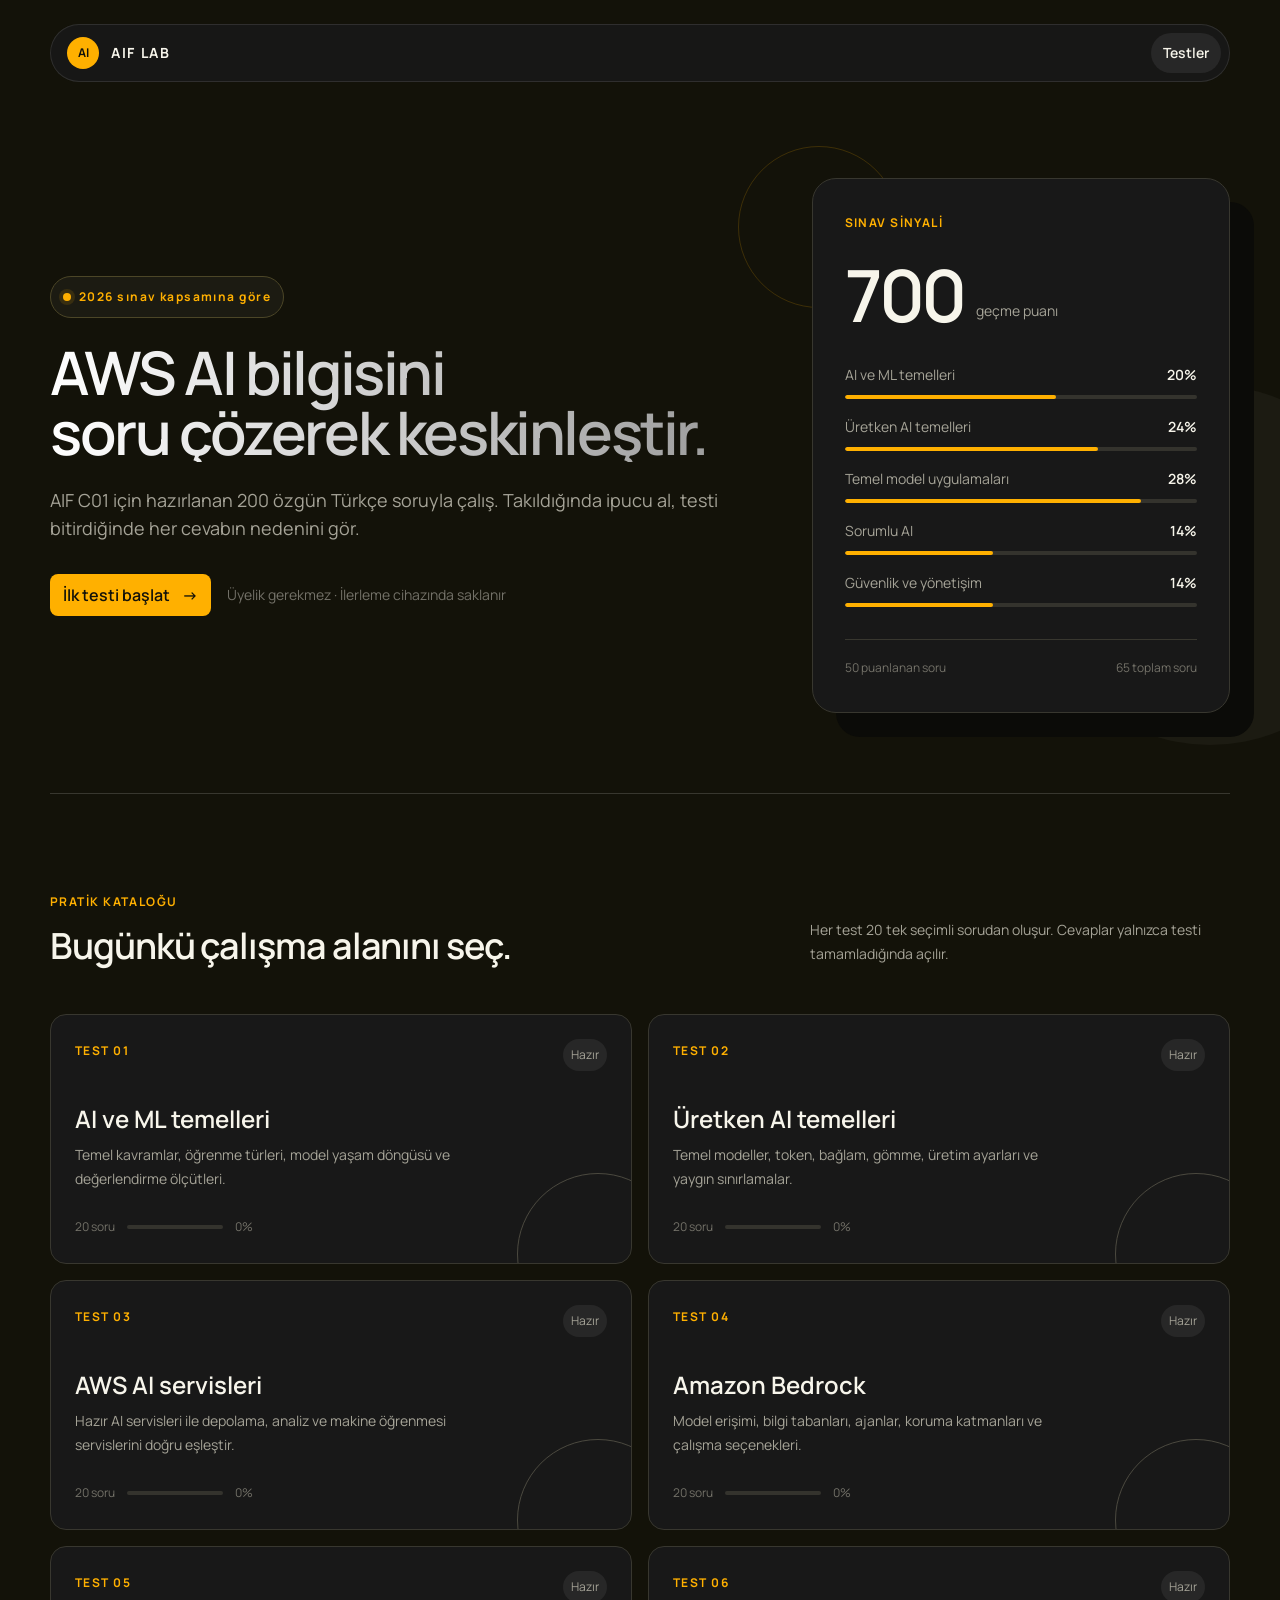
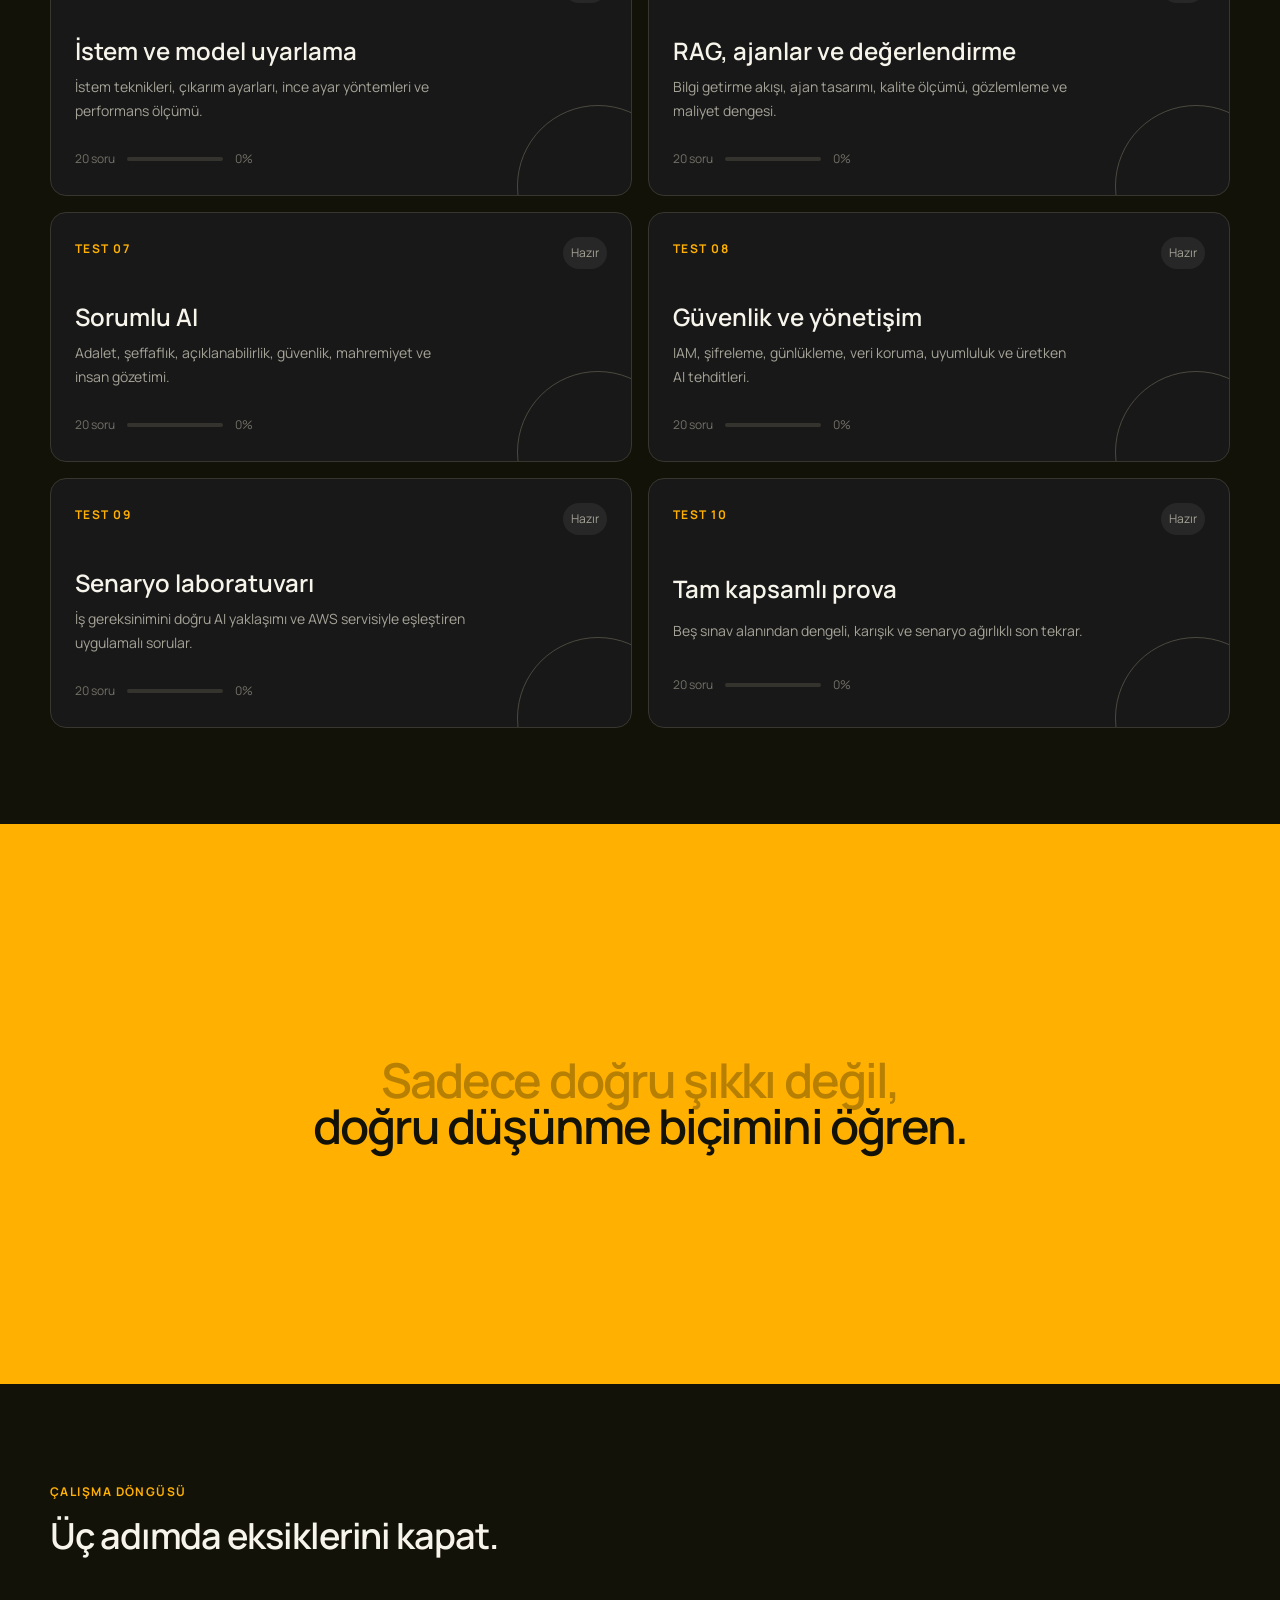
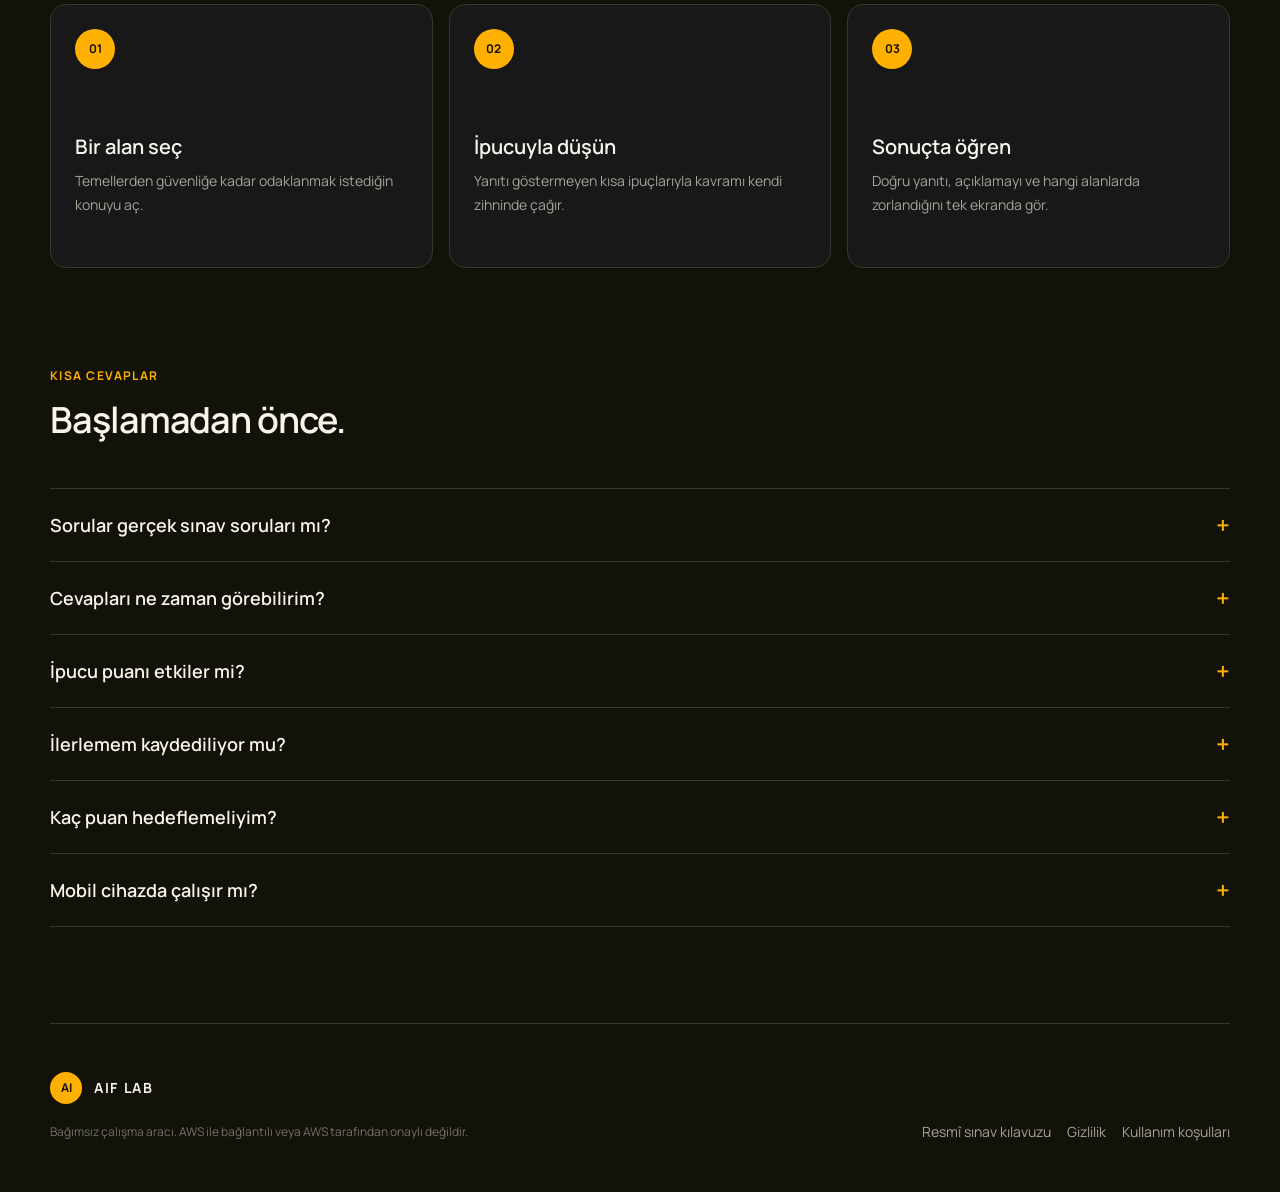
==== index.html @ bd4e5af0 "Add files via upload" ====
<!doctype html>
<html lang="tr">
  <head>
    <meta charset="UTF-8" />
    <meta name="viewport" content="width=device-width, initial-scale=1.0" />
    <meta
      name="description"
      content="AWS Certified AI Practitioner AIF C01 için 10 test, 200 Türkçe soru, ipuçları ve açıklamalı cevaplarla ücretsiz pratik yapın."
    />
    <meta property="og:title" content="AIF Lab | AWS AI Practitioner deneme sınavları" />
    <meta
      property="og:description"
      content="AIF C01 sınavına 200 özgün Türkçe soruyla hazırlanın."
    />
    <meta property="og:type" content="website" />
    <meta name="theme-color" content="#131209" />
    <title>AIF Lab | AWS AI Practitioner deneme sınavları</title>
    <link rel="preconnect" href="https://fonts.googleapis.com" />
    <link rel="preconnect" href="https://fonts.gstatic.com" crossorigin />
    <link
      href="https://fonts.googleapis.com/css2?family=Manrope:wght@400;500;600;700&display=swap"
      rel="stylesheet"
    />
    <link rel="icon" href="data:image/svg+xml,%3Csvg xmlns='http://www.w3.org/2000/svg' viewBox='0 0 64 64'%3E%3Crect width='64' height='64' rx='16' fill='%23ffb000'/%3E%3Cpath d='M17 43 29 16h7l12 27h-8l-2-6H27l-2 6h-8Zm12-12h7l-3-9-4 9Z' fill='%23131209'/%3E%3C/svg%3E" />
    <link rel="stylesheet" href="styles.css" />
  </head>
  <body>
    <a class="skip-link" href="#main">İçeriğe geç</a>

    <header class="site-header" aria-label="Ana navigasyon">
      <a class="brand" href="#home" aria-label="AIF Lab ana sayfa">
        <span class="brand-mark">AI</span>
        <span>AIF LAB</span>
      </a>
      <nav class="nav-actions" aria-label="Sayfa bağlantıları">
        <a class="nav-link is-current" href="#tests">Testler</a>
        <button class="button button-small button-ghost" id="continueButton" type="button" hidden>
          Devam et
        </button>
      </nav>
    </header>

    <main id="main">
      <section id="landingView" class="view landing-view">
        <section class="hero" id="home" aria-labelledby="heroTitle">
          <div class="hero-copy reveal">
            <div class="eyebrow"><span class="status-dot"></span> 2026 sınav kapsamına göre</div>
            <h1 id="heroTitle">AWS AI bilgisini<br />soru çözerek keskinleştir.</h1>
            <p class="hero-subtitle">
              AIF C01 için hazırlanan 200 özgün Türkçe soruyla çalış. Takıldığında ipucu al,
              testi bitirdiğinde her cevabın nedenini gör.
            </p>
            <div class="hero-actions">
              <button class="button button-primary" id="startFirstButton" type="button">
                İlk testi başlat
                <span aria-hidden="true">→</span>
              </button>
              <span class="proof-line">Üyelik gerekmez · İlerleme cihazında saklanır</span>
            </div>
          </div>

          <aside class="scope-panel reveal" aria-label="Sınav kapsamı özeti">
            <div class="panel-kicker">SINAV SİNYALİ</div>
            <div class="scope-score">
              <span>700</span>
              <small>geçme puanı</small>
            </div>
            <div class="scope-list">
              <div class="scope-row">
                <span>AI ve ML temelleri</span><b>20%</b>
                <i style="--width: 20%"></i>
              </div>
              <div class="scope-row">
                <span>Üretken AI temelleri</span><b>24%</b>
                <i style="--width: 24%"></i>
              </div>
              <div class="scope-row">
                <span>Temel model uygulamaları</span><b>28%</b>
                <i style="--width: 28%"></i>
              </div>
              <div class="scope-row">
                <span>Sorumlu AI</span><b>14%</b>
                <i style="--width: 14%"></i>
              </div>
              <div class="scope-row">
                <span>Güvenlik ve yönetişim</span><b>14%</b>
                <i style="--width: 14%"></i>
              </div>
            </div>
            <div class="scope-footer">
              <span>50 puanlanan soru</span>
              <span>65 toplam soru</span>
            </div>
          </aside>
        </section>

        <section class="test-section" id="tests" aria-labelledby="testsTitle">
          <div class="section-heading reveal">
            <div>
              <p class="section-label">PRATİK KATALOĞU</p>
              <h2 id="testsTitle">Bugünkü çalışma alanını seç.</h2>
            </div>
            <p>Her test 20 tek seçimli sorudan oluşur. Cevaplar yalnızca testi tamamladığında açılır.</p>
          </div>
          <div class="test-grid" id="testGrid" aria-live="polite"></div>
        </section>

        <section class="tagline-section" aria-label="Çalışma yaklaşımı">
          <p id="taglineText">
            Sadece doğru şıkkı değil,<br />doğru düşünme biçimini öğren.
          </p>
        </section>

        <section class="method-section" aria-labelledby="methodTitle">
          <div class="section-heading reveal">
            <div>
              <p class="section-label">ÇALIŞMA DÖNGÜSÜ</p>
              <h2 id="methodTitle">Üç adımda eksiklerini kapat.</h2>
            </div>
          </div>
          <div class="method-grid">
            <article class="method-card reveal">
              <span>01</span>
              <h3>Bir alan seç</h3>
              <p>Temellerden güvenliğe kadar odaklanmak istediğin konuyu aç.</p>
            </article>
            <article class="method-card reveal">
              <span>02</span>
              <h3>İpucuyla düşün</h3>
              <p>Yanıtı göstermeyen kısa ipuçlarıyla kavramı kendi zihninde çağır.</p>
            </article>
            <article class="method-card reveal">
              <span>03</span>
              <h3>Sonuçta öğren</h3>
              <p>Doğru yanıtı, açıklamayı ve hangi alanlarda zorlandığını tek ekranda gör.</p>
            </article>
          </div>
        </section>

        <section class="faq-section" aria-labelledby="faqTitle">
          <div class="section-heading reveal">
            <div>
              <p class="section-label">KISA CEVAPLAR</p>
              <h2 id="faqTitle">Başlamadan önce.</h2>
            </div>
          </div>
          <div class="faq-list reveal">
            <details>
              <summary>Sorular gerçek sınav soruları mı?</summary>
              <p>Hayır. Sorular sınav kapsamına göre özgün olarak hazırlanmıştır ve AWS tarafından yayımlanmış gerçek sınav maddeleri değildir.</p>
            </details>
            <details>
              <summary>Cevapları ne zaman görebilirim?</summary>
              <p>Testi teslim ettikten sonra tüm doğru cevapları, kendi seçimlerini ve kısa açıklamaları birlikte görürsün.</p>
            </details>
            <details>
              <summary>İpucu puanı etkiler mi?</summary>
              <p>Hayır. İpucu kullanımı puanı değiştirmez. Amaç, hatırlamayı kolaylaştırmaktır.</p>
            </details>
            <details>
              <summary>İlerlemem kaydediliyor mu?</summary>
              <p>Evet. Yanıtların ve kaldığın soru bu tarayıcıda otomatik olarak saklanır.</p>
            </details>
            <details>
              <summary>Kaç puan hedeflemeliyim?</summary>
              <p>Gerçek sınavın ölçekli geçme puanı 700’dür. Bu uygulamada çalışma hedefi olarak yüzde 70 kullanılır.</p>
            </details>
            <details>
              <summary>Mobil cihazda çalışır mı?</summary>
              <p>Evet. Soru paleti, kontroller ve sonuç incelemesi küçük ekranlara uyum sağlar.</p>
            </details>
          </div>
        </section>
      </section>

      <section id="quizView" class="view quiz-view" hidden aria-labelledby="quizTitle">
        <header class="quiz-topbar">
          <button class="text-button" id="exitQuizButton" type="button">← Testlere dön</button>
          <div class="quiz-title-wrap">
            <span id="quizLabel">TEST 01</span>
            <h1 id="quizTitle">AI ve ML temelleri</h1>
          </div>
          <div class="timer" aria-label="Geçen süre"><span class="timer-dot"></span><time id="timer">00:00</time></div>
        </header>
        <div class="quiz-progress" aria-hidden="true"><i id="progressBar"></i></div>

        <div class="quiz-shell">
          <aside class="question-nav" aria-label="Soru paleti">
            <div class="question-nav-head">
              <span>SORU PALETİ</span>
              <b id="answeredCount">0 / 20</b>
            </div>
            <div class="question-dots" id="questionDots"></div>
            <div class="palette-legend">
              <span><i class="legend-current"></i> Aktif</span>
              <span><i class="legend-answered"></i> Yanıtlandı</span>
            </div>
          </aside>

          <article class="question-card" id="questionCard">
            <div class="question-meta">
              <span id="questionDomain">AI VE ML TEMELLERİ</span>
              <span>TEK SEÇİM</span>
            </div>
            <h2 id="questionText"></h2>
            <form id="optionsForm" class="options-list"></form>
            <div class="hint-wrap">
              <button class="hint-button" id="hintButton" type="button" aria-expanded="false">
                <svg viewBox="0 0 24 24" aria-hidden="true"><path d="M9 21h6M10 17h4M8.5 14.5A7 7 0 1 1 15.5 14.5C14.5 15.2 14 16 14 17h-4c0-1-.5-1.8-1.5-2.5Z"/></svg>
                İpucu al
              </button>
              <p class="hint-text" id="hintText" hidden></p>
            </div>
            <footer class="question-actions">
              <button class="button button-secondary" id="prevButton" type="button">← Önceki</button>
              <button class="button button-primary" id="nextButton" type="button">Sonraki →</button>
              <button class="button button-primary" id="submitButton" type="button" hidden>Testi bitir</button>
            </footer>
            <p class="inline-error" id="quizError" role="alert" hidden></p>
          </article>
        </div>
      </section>

      <section id="resultsView" class="view results-view" hidden aria-labelledby="resultsTitle">
        <header class="results-header">
          <button class="text-button" id="resultsHomeButton" type="button">← Tüm testler</button>
          <span class="results-kicker">TEST TAMAMLANDI</span>
          <h1 id="resultsTitle">Sonuçların hazır.</h1>
          <p id="resultsSummary"></p>
        </header>

        <div class="score-layout">
          <div class="score-card" id="scoreCard">
            <div class="score-ring" id="scoreRing"><span id="scorePercent">0%</span></div>
            <div>
              <span class="score-status" id="scoreStatus">HEDEF AŞILDI</span>
              <h2 id="scoreLine">0 doğru, 0 yanlış</h2>
              <p>Çalışma hedefi yüzde 70. İpuçları puanı etkilemez.</p>
            </div>
          </div>
          <div class="results-actions">
            <button class="button button-primary" id="retryButton" type="button">Testi tekrar çöz</button>
            <button class="button button-secondary" id="nextTestButton" type="button">Sıradaki test</button>
          </div>
        </div>

        <section class="review-section" aria-labelledby="reviewTitle">
          <div class="review-heading">
            <div>
              <p class="section-label">CEVAP ANAHTARI</p>
              <h2 id="reviewTitle">Soruları tek tek incele.</h2>
            </div>
            <div class="review-filters" role="group" aria-label="Cevap filtresi">
              <button class="filter-button is-active" data-filter="all" type="button">Tümü</button>
              <button class="filter-button" data-filter="wrong" type="button">Yanlışlar</button>
              <button class="filter-button" data-filter="correct" type="button">Doğrular</button>
            </div>
          </div>
          <div class="review-list" id="reviewList"></div>
          <div class="empty-state" id="reviewEmpty" hidden>
            <span>✓</span>
            <h3>Bu filtrede soru yok.</h3>
            <p>Diğer cevapları görmek için farklı bir filtre seç.</p>
          </div>
        </section>
      </section>
    </main>

    <footer class="site-footer" id="siteFooter">
      <div>
        <span class="brand footer-brand"><span class="brand-mark">AI</span> AIF LAB</span>
        <p>Bağımsız çalışma aracı. AWS ile bağlantılı veya AWS tarafından onaylı değildir.</p>
      </div>
      <nav aria-label="Yasal bağlantılar">
        <a class="footer-link" href="https://docs.aws.amazon.com/aws-certification/latest/ai-practitioner-01/ai-practitioner-01.html" target="_blank" rel="noreferrer">Resmî sınav kılavuzu</a>
        <button class="footer-link" data-modal="privacy" type="button">Gizlilik</button>
        <button class="footer-link" data-modal="terms" type="button">Kullanım koşulları</button>
      </nav>
    </footer>

    <dialog id="infoDialog" class="info-dialog">
      <button class="dialog-close" id="dialogClose" type="button" aria-label="Pencereyi kapat">×</button>
      <h2 id="dialogTitle"></h2>
      <div id="dialogContent"></div>
    </dialog>

    <script src="questions.js"></script>
    <script src="app.js"></script>
  </body>
</html>
---- styles.css ----
:root {
  --ink: #f7f5eb;
  --muted: #a5a397;
  --faint: #737168;
  --canvas: #131209;
  --surface: #181818;
  --surface-raised: #1f1f1f;
  --surface-soft: #272727;
  --line: #38372f;
  --accent: #ffb000;
  --accent-soft: #f7c968;
  --accent-ink: #131209;
  --good: #70d6a7;
  --bad: #ff7a66;
  --info: #78b9ff;
  --ease: cubic-bezier(0.32, 0.72, 0, 1);
}

* {
  box-sizing: border-box;
}

html {
  scroll-behavior: smooth;
}

body {
  min-width: 320px;
  margin: 0;
  color: var(--ink);
  background: var(--canvas);
  font-family: "Manrope", sans-serif;
  font-size: 16px;
  line-height: 24px;
}

button,
input {
  font: inherit;
}

button,
a,
summary,
label {
  -webkit-tap-highlight-color: transparent;
}

button:focus-visible,
a:focus-visible,
summary:focus-visible,
input:focus-visible + span {
  outline: 3px solid var(--info);
  outline-offset: 4px;
}

[hidden] {
  display: none !important;
}

.skip-link {
  position: fixed;
  z-index: 100;
  top: 8px;
  left: 8px;
  padding: 8px 12px;
  border-radius: 8px;
  color: var(--accent-ink);
  background: var(--accent);
  transform: translateY(-160%);
  transition: transform 700ms var(--ease);
}

.skip-link:focus {
  transform: translateY(0);
}

.site-header {
  position: relative;
  z-index: 20;
  display: flex;
  width: min(1180px, calc(100% - 48px));
  margin: 24px auto 0;
  padding: 8px 8px 8px 16px;
  align-items: center;
  justify-content: space-between;
  border: 1px solid rgba(255, 255, 255, 0.1);
  border-radius: 9999px;
  background: rgba(24, 24, 24, 0.88);
  backdrop-filter: blur(24px);
}

.brand {
  display: inline-flex;
  align-items: center;
  gap: 12px;
  color: var(--ink);
  font-size: 14px;
  font-weight: 700;
  letter-spacing: 0.12em;
  text-decoration: none;
}

.brand-mark {
  display: grid;
  width: 32px;
  height: 32px;
  place-items: center;
  border-radius: 50%;
  color: var(--accent-ink);
  background: var(--accent);
  font-size: 12px;
  font-weight: 700;
  letter-spacing: 0;
}

.nav-actions {
  display: flex;
  align-items: center;
  gap: 8px;
}

.nav-link {
  padding: 8px 12px;
  border-radius: 9999px;
  color: var(--muted);
  font-size: 14px;
  font-weight: 600;
  text-decoration: none;
  transition: color 700ms var(--ease), background 700ms var(--ease);
}

.nav-link:hover,
.nav-link.is-current {
  color: var(--ink);
  background: var(--surface-soft);
}

.view {
  min-height: 70vh;
}

.hero {
  position: relative;
  display: grid;
  width: min(1180px, calc(100% - 48px));
  min-height: 680px;
  margin: 0 auto;
  padding: 96px 0 80px;
  grid-template-columns: minmax(0, 1.25fr) minmax(340px, 0.75fr);
  gap: 64px;
  align-items: center;
}

.hero::before,
.hero::after {
  position: absolute;
  z-index: -1;
  content: "";
}

.hero::before {
  top: 64px;
  right: 28%;
  width: 160px;
  height: 160px;
  border: 1px solid rgba(255, 176, 0, 0.18);
  border-radius: 50%;
}

.hero::after {
  right: -160px;
  bottom: 48px;
  width: 360px;
  height: 360px;
  border-radius: 50%;
  background: #1c1b12;
}

.eyebrow,
.section-label,
.panel-kicker,
.results-kicker,
.question-meta,
.quiz-title-wrap span,
.question-nav-head span {
  color: var(--accent);
  font-size: 12px;
  font-weight: 700;
  letter-spacing: 0.12em;
}

.eyebrow {
  display: inline-flex;
  padding: 8px 12px;
  align-items: center;
  gap: 8px;
  border: 1px solid #4c4627;
  border-radius: 9999px;
  background: #1c1b12;
}

.status-dot,
.timer-dot {
  width: 8px;
  height: 8px;
  border-radius: 50%;
  background: var(--accent);
  box-shadow: 0 0 0 4px rgba(255, 176, 0, 0.12);
}

.hero h1 {
  max-width: 680px;
  margin: 24px 0;
  background: linear-gradient(90deg, #ffffff, #9b9b9b);
  background-clip: text;
  color: transparent;
  font-size: 60px;
  font-weight: 600;
  line-height: 1;
  letter-spacing: -0.04em;
  text-wrap: balance;
}

.hero-subtitle {
  max-width: 680px;
  margin: 0;
  color: var(--muted);
  font-size: 18px;
  line-height: 28px;
  text-wrap: pretty;
}

.hero-actions {
  display: flex;
  margin-top: 32px;
  align-items: center;
  gap: 16px;
  flex-wrap: wrap;
}

.button {
  display: inline-flex;
  min-height: 40px;
  padding: 8px 12px;
  align-items: center;
  justify-content: center;
  gap: 12px;
  border: 1px solid transparent;
  border-radius: 8px;
  cursor: pointer;
  font-size: 16px;
  font-weight: 600;
  transition: transform 700ms var(--ease), color 700ms var(--ease), background 700ms var(--ease), border-color 700ms var(--ease);
}

.button:hover {
  transform: translateY(-2px);
}

.button:active {
  transform: scale(0.98);
}

.button:disabled {
  cursor: not-allowed;
  opacity: 0.38;
  transform: none;
}

.button-primary {
  color: var(--accent-ink);
  background: var(--accent);
}

.button-primary:hover {
  background: var(--accent-soft);
}

.button-secondary,
.button-ghost {
  border-color: var(--line);
  color: var(--ink);
  background: var(--surface-raised);
}

.button-secondary:hover,
.button-ghost:hover {
  border-color: #5f5d52;
  background: var(--surface-soft);
}

.button-small {
  min-height: 32px;
  font-size: 14px;
}

.proof-line {
  color: var(--faint);
  font-size: 14px;
}

.scope-panel {
  position: relative;
  z-index: 1;
  padding: 32px;
  border: 1px solid var(--line);
  border-radius: 24px;
  background: var(--surface);
  box-shadow: 24px 24px 0 #0b0b08;
}

.scope-score {
  display: flex;
  margin: 24px 0 32px;
  align-items: flex-end;
  gap: 12px;
}

.scope-score span {
  font-size: 72px;
  font-weight: 600;
  line-height: 1;
  letter-spacing: -0.05em;
}

.scope-score small {
  padding-bottom: 8px;
  color: var(--muted);
  font-size: 14px;
}

.scope-list {
  display: grid;
  gap: 16px;
}

.scope-row {
  display: grid;
  grid-template-columns: 1fr auto;
  gap: 8px;
  color: var(--muted);
  font-size: 14px;
}

.scope-row b {
  color: var(--ink);
  font-weight: 600;
}

.scope-row i {
  position: relative;
  display: block;
  height: 4px;
  grid-column: 1 / 3;
  overflow: hidden;
  border-radius: 9999px;
  background: #34332d;
}

.scope-row i::after {
  display: block;
  width: calc(var(--width) * 3);
  height: 100%;
  border-radius: inherit;
  background: var(--accent);
  content: "";
}

.scope-footer {
  display: flex;
  margin-top: 32px;
  padding-top: 16px;
  justify-content: space-between;
  border-top: 1px solid var(--line);
  color: var(--faint);
  font-size: 12px;
}

.test-section,
.method-section,
.faq-section {
  width: min(1180px, calc(100% - 48px));
  margin: 0 auto;
  padding: 96px 0;
}

.test-section {
  border-top: 1px solid var(--line);
}

.section-heading,
.review-heading {
  display: flex;
  margin-bottom: 48px;
  align-items: flex-end;
  justify-content: space-between;
  gap: 32px;
}

.section-label {
  margin: 0 0 12px;
}

.section-heading h2,
.review-heading h2 {
  margin: 0;
  font-size: 36px;
  font-weight: 600;
  line-height: 40px;
  letter-spacing: -0.03em;
  text-wrap: balance;
}

.section-heading > p {
  max-width: 420px;
  margin: 0;
  color: var(--muted);
  font-size: 14px;
  text-wrap: pretty;
}

.test-grid {
  display: grid;
  grid-template-columns: repeat(2, minmax(0, 1fr));
  gap: 16px;
}

.test-card {
  position: relative;
  display: grid;
  min-height: 232px;
  padding: 24px;
  overflow: hidden;
  border: 1px solid var(--line);
  border-radius: 16px;
  color: var(--ink);
  background: var(--surface);
  cursor: pointer;
  text-align: left;
  grid-template-columns: 1fr auto;
  transition: transform 700ms var(--ease), background 700ms var(--ease), border-color 700ms var(--ease);
}

.test-card:hover {
  border-color: #5f5d52;
  background: var(--surface-raised);
  transform: translateY(-4px);
}

.test-card:active {
  transform: scale(0.98);
}

.test-card::after {
  position: absolute;
  right: -48px;
  bottom: -72px;
  width: 160px;
  height: 160px;
  border: 1px solid #4b493f;
  border-radius: 50%;
  content: "";
  transition: transform 700ms var(--ease), border-color 700ms var(--ease);
}

.test-card:hover::after {
  border-color: var(--accent);
  transform: scale(1.12);
}

.test-card-number {
  color: var(--accent);
  font-size: 12px;
  font-weight: 700;
  letter-spacing: 0.12em;
}

.test-card-status {
  position: relative;
  z-index: 1;
  padding: 4px 8px;
  border-radius: 9999px;
  color: var(--muted);
  background: var(--surface-soft);
  font-size: 12px;
}

.test-card h3 {
  max-width: 420px;
  margin: 32px 0 8px;
  grid-column: 1 / 3;
  font-size: 24px;
  font-weight: 600;
  line-height: 32px;
  text-wrap: balance;
}

.test-card p {
  max-width: 440px;
  margin: 0;
  grid-column: 1 / 3;
  color: var(--muted);
  font-size: 14px;
  text-wrap: pretty;
}

.test-card-footer {
  display: flex;
  margin-top: 24px;
  align-items: center;
  gap: 12px;
  grid-column: 1 / 3;
  color: var(--faint);
  font-size: 12px;
}

.mini-progress {
  width: 96px;
  height: 4px;
  overflow: hidden;
  border-radius: 9999px;
  background: #34332d;
}

.mini-progress i {
  display: block;
  height: 100%;
  border-radius: inherit;
  background: var(--accent);
}

.tagline-section {
  display: flex;
  min-height: 560px;
  padding: 96px 24px;
  align-items: center;
  justify-content: center;
  background: var(--accent);
}

.tagline-section p {
  max-width: 680px;
  margin: 0;
  color: rgba(19, 18, 9, 0.3);
  font-size: 48px;
  font-weight: 600;
  line-height: 1;
  letter-spacing: -0.04em;
  text-align: center;
  text-wrap: balance;
}

.tagline-section .word {
  display: inline-block;
  transition: color 800ms var(--ease), transform 800ms var(--ease);
}

.tagline-section .word.is-visible {
  color: var(--accent-ink);
  transform: translateY(-2px);
}

.method-grid {
  display: grid;
  grid-template-columns: repeat(3, minmax(0, 1fr));
  gap: 16px;
}

.method-card {
  min-height: 264px;
  padding: 24px;
  border: 1px solid var(--line);
  border-radius: 16px;
  background: var(--surface);
}

.method-card > span {
  display: grid;
  width: 40px;
  height: 40px;
  place-items: center;
  border-radius: 50%;
  color: var(--accent-ink);
  background: var(--accent);
  font-size: 12px;
  font-weight: 700;
}

.method-card h3 {
  margin: 64px 0 8px;
  font-size: 20px;
  font-weight: 600;
  line-height: 28px;
}

.method-card p {
  margin: 0;
  color: var(--muted);
  font-size: 14px;
  text-wrap: pretty;
}

.faq-section {
  padding-top: 0;
}

.faq-list {
  display: grid;
  border-top: 1px solid var(--line);
}

.faq-list details {
  border-bottom: 1px solid var(--line);
}

.faq-list summary {
  position: relative;
  padding: 24px 48px 24px 0;
  cursor: pointer;
  font-size: 18px;
  font-weight: 600;
  list-style: none;
}

.faq-list summary::-webkit-details-marker {
  display: none;
}

.faq-list summary::after {
  position: absolute;
  top: 24px;
  right: 0;
  content: "+";
  color: var(--accent);
  font-size: 24px;
  transition: transform 700ms var(--ease);
}

.faq-list details[open] summary::after {
  transform: rotate(45deg);
}

.faq-list details p {
  max-width: 680px;
  margin: 0;
  padding: 0 0 24px;
  color: var(--muted);
  text-wrap: pretty;
}

.site-footer {
  display: flex;
  width: min(1180px, calc(100% - 48px));
  margin: 0 auto;
  padding: 48px 0;
  align-items: flex-end;
  justify-content: space-between;
  gap: 24px;
  border-top: 1px solid var(--line);
}

.footer-brand {
  margin-bottom: 16px;
}

.site-footer p {
  max-width: 520px;
  margin: 0;
  color: var(--faint);
  font-size: 12px;
}

.site-footer nav {
  display: flex;
  gap: 16px;
}

.footer-link,
.text-button {
  padding: 0;
  border: 0;
  color: var(--muted);
  background: transparent;
  cursor: pointer;
  font-size: 14px;
  text-decoration: underline;
  text-decoration-color: transparent;
  text-underline-offset: 4px;
  transition: color 700ms var(--ease), text-decoration-color 700ms var(--ease);
}

.footer-link:hover,
.text-button:hover {
  color: var(--ink);
  text-decoration-color: currentColor;
}

.reveal {
  opacity: 0;
  filter: blur(8px);
  transform: translateY(64px);
  transition: opacity 900ms var(--ease), filter 900ms var(--ease), transform 900ms var(--ease);
}

.reveal.is-visible {
  opacity: 1;
  filter: blur(0);
  transform: translateY(0);
}

/* Quiz */
.quiz-view,
.results-view {
  width: min(1260px, calc(100% - 48px));
  margin: 0 auto;
  padding: 48px 0 96px;
}

.quiz-topbar {
  display: grid;
  padding: 24px 0;
  align-items: center;
  grid-template-columns: 1fr auto 1fr;
  border-bottom: 1px solid var(--line);
}

.quiz-topbar .text-button {
  justify-self: start;
}

.quiz-title-wrap {
  text-align: center;
}

.quiz-title-wrap h1 {
  margin: 4px 0 0;
  font-size: 18px;
  font-weight: 600;
  line-height: 28px;
}

.timer {
  display: flex;
  justify-self: end;
  align-items: center;
  gap: 8px;
  color: var(--muted);
  font-size: 14px;
  font-variant-numeric: tabular-nums;
}

.quiz-progress {
  height: 4px;
  overflow: hidden;
  background: var(--surface-soft);
}

.quiz-progress i {
  display: block;
  width: 0;
  height: 100%;
  background: var(--accent);
  transition: width 700ms var(--ease);
}

.quiz-shell {
  display: grid;
  padding-top: 48px;
  grid-template-columns: 240px minmax(0, 760px);
  gap: 48px;
  justify-content: center;
}

.question-nav {
  position: sticky;
  top: 24px;
  height: max-content;
  padding: 16px;
  border: 1px solid var(--line);
  border-radius: 16px;
  background: var(--surface);
}

.question-nav-head {
  display: flex;
  margin-bottom: 16px;
  align-items: center;
  justify-content: space-between;
}

.question-nav-head b {
  font-size: 12px;
  font-weight: 600;
}

.question-dots {
  display: grid;
  grid-template-columns: repeat(5, 1fr);
  gap: 8px;
}

.question-dot {
  display: grid;
  width: 32px;
  height: 32px;
  padding: 0;
  place-items: center;
  border: 1px solid var(--line);
  border-radius: 8px;
  color: var(--muted);
  background: var(--surface-raised);
  cursor: pointer;
  font-size: 12px;
  font-weight: 600;
  transition: transform 700ms var(--ease), color 700ms var(--ease), background 700ms var(--ease), border-color 700ms var(--ease);
}

.question-dot:hover {
  border-color: var(--accent);
  color: var(--ink);
  transform: translateY(-2px);
}

.question-dot.is-answered {
  border-color: #426f5a;
  color: #b6f5d3;
  background: #21352b;
}

.question-dot.is-current {
  border-color: var(--accent);
  color: var(--accent-ink);
  background: var(--accent);
}

.palette-legend {
  display: flex;
  margin-top: 16px;
  padding-top: 16px;
  gap: 12px;
  border-top: 1px solid var(--line);
  color: var(--faint);
  font-size: 12px;
}

.palette-legend span {
  display: flex;
  align-items: center;
  gap: 4px;
}

.palette-legend i {
  width: 8px;
  height: 8px;
  border-radius: 50%;
}

.legend-current {
  background: var(--accent);
}

.legend-answered {
  background: var(--good);
}

.question-card {
  min-height: 620px;
  padding: 40px;
  border: 1px solid var(--line);
  border-radius: 24px;
  background: var(--surface);
}

.question-card.is-changing {
  opacity: 0;
  transform: translateY(24px);
}

.question-card {
  transition: opacity 700ms var(--ease), transform 700ms var(--ease);
}

.question-meta {
  display: flex;
  justify-content: space-between;
}

.question-meta span:last-child {
  color: var(--faint);
}

.question-card h2 {
  margin: 32px 0;
  font-size: 24px;
  font-weight: 600;
  line-height: 32px;
  letter-spacing: -0.02em;
  text-wrap: pretty;
}

.options-list {
  display: grid;
  gap: 12px;
}

.option-label {
  position: relative;
  display: grid;
  min-height: 64px;
  padding: 12px 16px;
  align-items: center;
  grid-template-columns: 32px 1fr;
  gap: 12px;
  border: 1px solid var(--line);
  border-radius: 12px;
  color: var(--muted);
  background: var(--surface-raised);
  cursor: pointer;
  transition: transform 700ms var(--ease), color 700ms var(--ease), background 700ms var(--ease), border-color 700ms var(--ease);
}

.option-label:hover {
  border-color: #5f5d52;
  color: var(--ink);
  transform: translateX(4px);
}

.option-label:active {
  transform: scale(0.98);
}

.option-label input {
  position: absolute;
  opacity: 0;
  pointer-events: none;
}

.option-key {
  display: grid;
  width: 32px;
  height: 32px;
  place-items: center;
  border: 1px solid #4b493f;
  border-radius: 8px;
  color: var(--ink);
  font-size: 12px;
  font-weight: 700;
}

.option-label.is-selected {
  border-color: var(--accent);
  color: var(--ink);
  background: #292511;
}

.option-label.is-selected .option-key {
  border-color: var(--accent);
  color: var(--accent-ink);
  background: var(--accent);
}

.option-copy {
  font-size: 14px;
  text-wrap: pretty;
}

.hint-wrap {
  margin-top: 24px;
}

.hint-button {
  display: inline-flex;
  padding: 8px 12px;
  align-items: center;
  gap: 8px;
  border: 1px solid #4c4627;
  border-radius: 8px;
  color: var(--accent);
  background: #1c1b12;
  cursor: pointer;
  font-size: 14px;
  font-weight: 600;
  transition: transform 700ms var(--ease), background 700ms var(--ease);
}

.hint-button:hover {
  background: #292511;
  transform: translateY(-2px);
}

.hint-button svg {
  width: 20px;
  height: 20px;
  fill: none;
  stroke: currentColor;
  stroke-linecap: round;
  stroke-linejoin: round;
  stroke-width: 1.7;
}

.hint-text {
  margin: 12px 0 0;
  padding: 16px;
  border: 1px solid #4c4627;
  border-radius: 12px;
  color: #d8cfa6;
  background: #1c1b12;
  font-size: 14px;
  text-wrap: pretty;
}

.question-actions {
  display: flex;
  margin-top: 40px;
  justify-content: space-between;
  gap: 12px;
}

.question-actions .button-primary {
  margin-left: auto;
}

.inline-error {
  margin: 16px 0 0;
  padding: 12px;
  border: 1px solid #753d35;
  border-radius: 8px;
  color: #ffb0a4;
  background: #2e1b18;
  font-size: 14px;
}

/* Results */
.results-header {
  max-width: 760px;
  margin: 0 auto;
  padding: 64px 0 48px;
  text-align: center;
}

.results-header .text-button {
  margin-bottom: 48px;
}

.results-header h1 {
  margin: 12px 0 16px;
  font-size: 48px;
  font-weight: 600;
  line-height: 1;
  letter-spacing: -0.04em;
}

.results-header p {
  margin: 0;
  color: var(--muted);
  font-size: 18px;
  line-height: 28px;
}

.score-layout {
  display: grid;
  max-width: 920px;
  margin: 0 auto 96px;
  gap: 16px;
}

.score-card {
  display: flex;
  padding: 32px;
  align-items: center;
  gap: 32px;
  border: 1px solid var(--line);
  border-radius: 24px;
  background: var(--surface);
}

.score-ring {
  display: grid;
  width: 144px;
  height: 144px;
  flex: 0 0 auto;
  place-items: center;
  border: 8px solid var(--accent);
  border-radius: 50%;
  background: #292511;
}

.score-ring span {
  position: relative;
  z-index: 1;
  font-size: 30px;
  font-weight: 600;
  line-height: 36px;
}

.score-status {
  color: var(--accent);
  font-size: 12px;
  font-weight: 700;
  letter-spacing: 0.12em;
}

.score-card h2 {
  margin: 8px 0;
  font-size: 30px;
  font-weight: 600;
  line-height: 36px;
}

.score-card p {
  margin: 0;
  color: var(--muted);
  font-size: 14px;
}

.results-actions {
  display: flex;
  justify-content: flex-end;
  gap: 12px;
}

.review-section {
  max-width: 920px;
  margin: 0 auto;
}

.review-filters {
  display: flex;
  padding: 4px;
  gap: 4px;
  border-radius: 12px;
  background: var(--surface);
}

.filter-button {
  padding: 8px 12px;
  border: 0;
  border-radius: 8px;
  color: var(--muted);
  background: transparent;
  cursor: pointer;
  font-size: 14px;
  font-weight: 600;
  transition: color 700ms var(--ease), background 700ms var(--ease), transform 700ms var(--ease);
}

.filter-button:hover,
.filter-button.is-active {
  color: var(--ink);
  background: var(--surface-soft);
}

.filter-button:active {
  transform: scale(0.98);
}

.review-list {
  display: grid;
  gap: 16px;
}

.review-card {
  padding: 24px;
  border: 1px solid var(--line);
  border-radius: 16px;
  background: var(--surface);
}

.review-card.is-correct {
  border-color: #426f5a;
}

.review-card.is-wrong {
  border-color: #753d35;
}

.review-card-head {
  display: flex;
  align-items: center;
  justify-content: space-between;
  gap: 16px;
}

.review-card-head span {
  font-size: 12px;
  font-weight: 700;
  letter-spacing: 0.08em;
}

.review-card.is-correct .review-state {
  color: var(--good);
}

.review-card.is-wrong .review-state {
  color: var(--bad);
}

.review-card h3 {
  margin: 16px 0 24px;
  font-size: 18px;
  font-weight: 600;
  line-height: 28px;
  text-wrap: pretty;
}

.answer-row {
  display: grid;
  padding: 12px 0;
  grid-template-columns: 120px 1fr;
  gap: 16px;
  border-top: 1px solid var(--line);
  font-size: 14px;
}

.answer-row span:first-child {
  color: var(--faint);
}

.answer-row.correct-answer span:last-child {
  color: var(--good);
}

.answer-row.user-wrong span:last-child {
  color: var(--bad);
}

.explanation {
  margin: 16px 0 0;
  padding: 16px;
  border-radius: 12px;
  color: #d8cfa6;
  background: #1c1b12;
  font-size: 14px;
  text-wrap: pretty;
}

.empty-state {
  padding: 64px 24px;
  border: 1px dashed var(--line);
  border-radius: 16px;
  text-align: center;
}

.empty-state > span {
  display: grid;
  width: 48px;
  height: 48px;
  margin: 0 auto 16px;
  place-items: center;
  border-radius: 50%;
  color: var(--accent-ink);
  background: var(--good);
}

.empty-state h3 {
  margin: 0 0 8px;
  font-size: 20px;
  line-height: 28px;
}

.empty-state p {
  margin: 0;
  color: var(--muted);
  font-size: 14px;
}

.info-dialog {
  width: min(560px, calc(100% - 48px));
  padding: 32px;
  border: 1px solid var(--line);
  border-radius: 16px;
  color: var(--ink);
  background: var(--surface);
}

.info-dialog::backdrop {
  background: rgba(0, 0, 0, 0.8);
  backdrop-filter: blur(16px);
}

.info-dialog h2 {
  margin: 0 0 16px;
  font-size: 24px;
  font-weight: 600;
  line-height: 32px;
}

.info-dialog p {
  color: var(--muted);
  text-wrap: pretty;
}

.dialog-close {
  float: right;
  width: 32px;
  height: 32px;
  border: 0;
  border-radius: 8px;
  color: var(--ink);
  background: var(--surface-soft);
  cursor: pointer;
  font-size: 24px;
  line-height: 1;
}

@media (max-width: 900px) {
  .hero {
    min-height: auto;
    padding: 80px 0;
    grid-template-columns: 1fr;
  }

  .hero h1 {
    font-size: 48px;
  }

  .scope-panel {
    max-width: 560px;
  }

  .method-grid {
    grid-template-columns: 1fr;
  }

  .method-card {
    min-height: auto;
  }

  .method-card h3 {
    margin-top: 32px;
  }

  .quiz-shell {
    grid-template-columns: 1fr;
    gap: 24px;
  }

  .question-nav {
    position: static;
  }

  .question-dots {
    grid-template-columns: repeat(10, 1fr);
  }

  .question-dot {
    width: 100%;
  }
}

@media (max-width: 680px) {
  .site-header,
  .hero,
  .test-section,
  .method-section,
  .faq-section,
  .site-footer,
  .quiz-view,
  .results-view {
    width: min(100% - 32px, 1180px);
  }

  .site-header {
    padding-left: 12px;
  }

  .nav-link {
    display: none;
  }

  .hero {
    padding: 64px 0;
    gap: 48px;
  }

  .hero h1 {
    font-size: 36px;
    line-height: 40px;
  }

  .hero-subtitle {
    font-size: 16px;
    line-height: 24px;
  }

  .proof-line {
    width: 100%;
  }

  .scope-panel {
    padding: 24px;
    box-shadow: 12px 12px 0 #0b0b08;
  }

  .scope-score span {
    font-size: 60px;
  }

  .scope-footer {
    display: grid;
    gap: 4px;
  }

  .test-section,
  .method-section,
  .faq-section {
    padding: 64px 0;
  }

  .section-heading,
  .review-heading {
    margin-bottom: 32px;
    align-items: flex-start;
    flex-direction: column;
  }

  .section-heading h2,
  .review-heading h2 {
    font-size: 30px;
    line-height: 36px;
  }

  .test-grid {
    grid-template-columns: 1fr;
  }

  .tagline-section {
    min-height: 440px;
    padding: 64px 24px;
  }

  .tagline-section p {
    font-size: 36px;
    line-height: 40px;
  }

  .site-footer {
    align-items: flex-start;
    flex-direction: column;
  }

  .quiz-view,
  .results-view {
    padding-top: 24px;
  }

  .quiz-topbar {
    grid-template-columns: 1fr auto;
    gap: 16px;
  }

  .quiz-title-wrap {
    grid-column: 1 / 3;
    grid-row: 2;
    text-align: left;
  }

  .question-dots {
    grid-template-columns: repeat(5, 1fr);
  }

  .question-card {
    min-height: 0;
    padding: 24px;
  }

  .question-card h2 {
    margin: 24px 0;
    font-size: 20px;
    line-height: 28px;
  }

  .question-actions {
    flex-wrap: wrap;
  }

  .question-actions .button {
    flex: 1;
  }

  .results-header {
    padding-top: 40px;
  }

  .results-header h1 {
    font-size: 36px;
    line-height: 40px;
  }

  .score-card {
    align-items: flex-start;
    flex-direction: column;
  }

  .results-actions {
    display: grid;
    grid-template-columns: 1fr;
  }

  .answer-row {
    grid-template-columns: 1fr;
    gap: 4px;
  }
}

@media (prefers-reduced-motion: reduce) {
  *,
  *::before,
  *::after {
    scroll-behavior: auto !important;
    transition-duration: 0.01ms !important;
    animation-duration: 0.01ms !important;
    animation-iteration-count: 1 !important;
  }
}
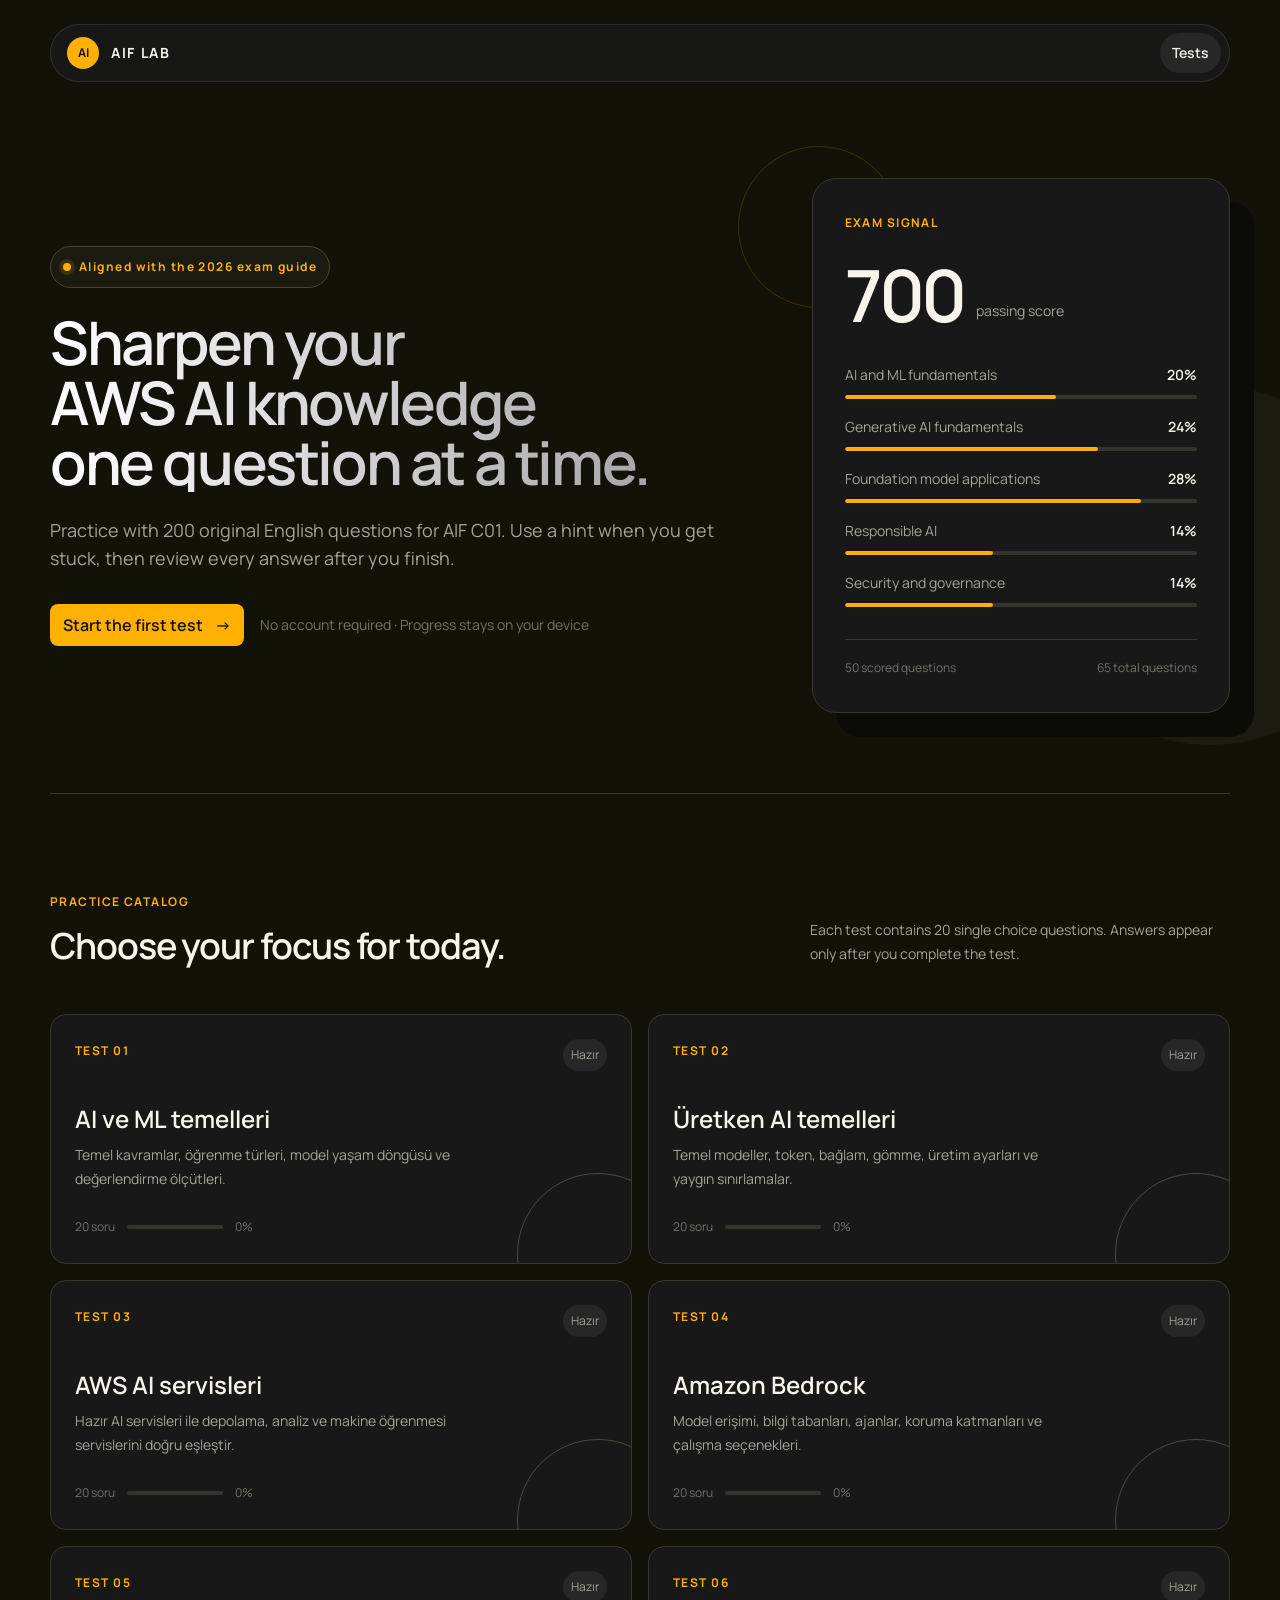
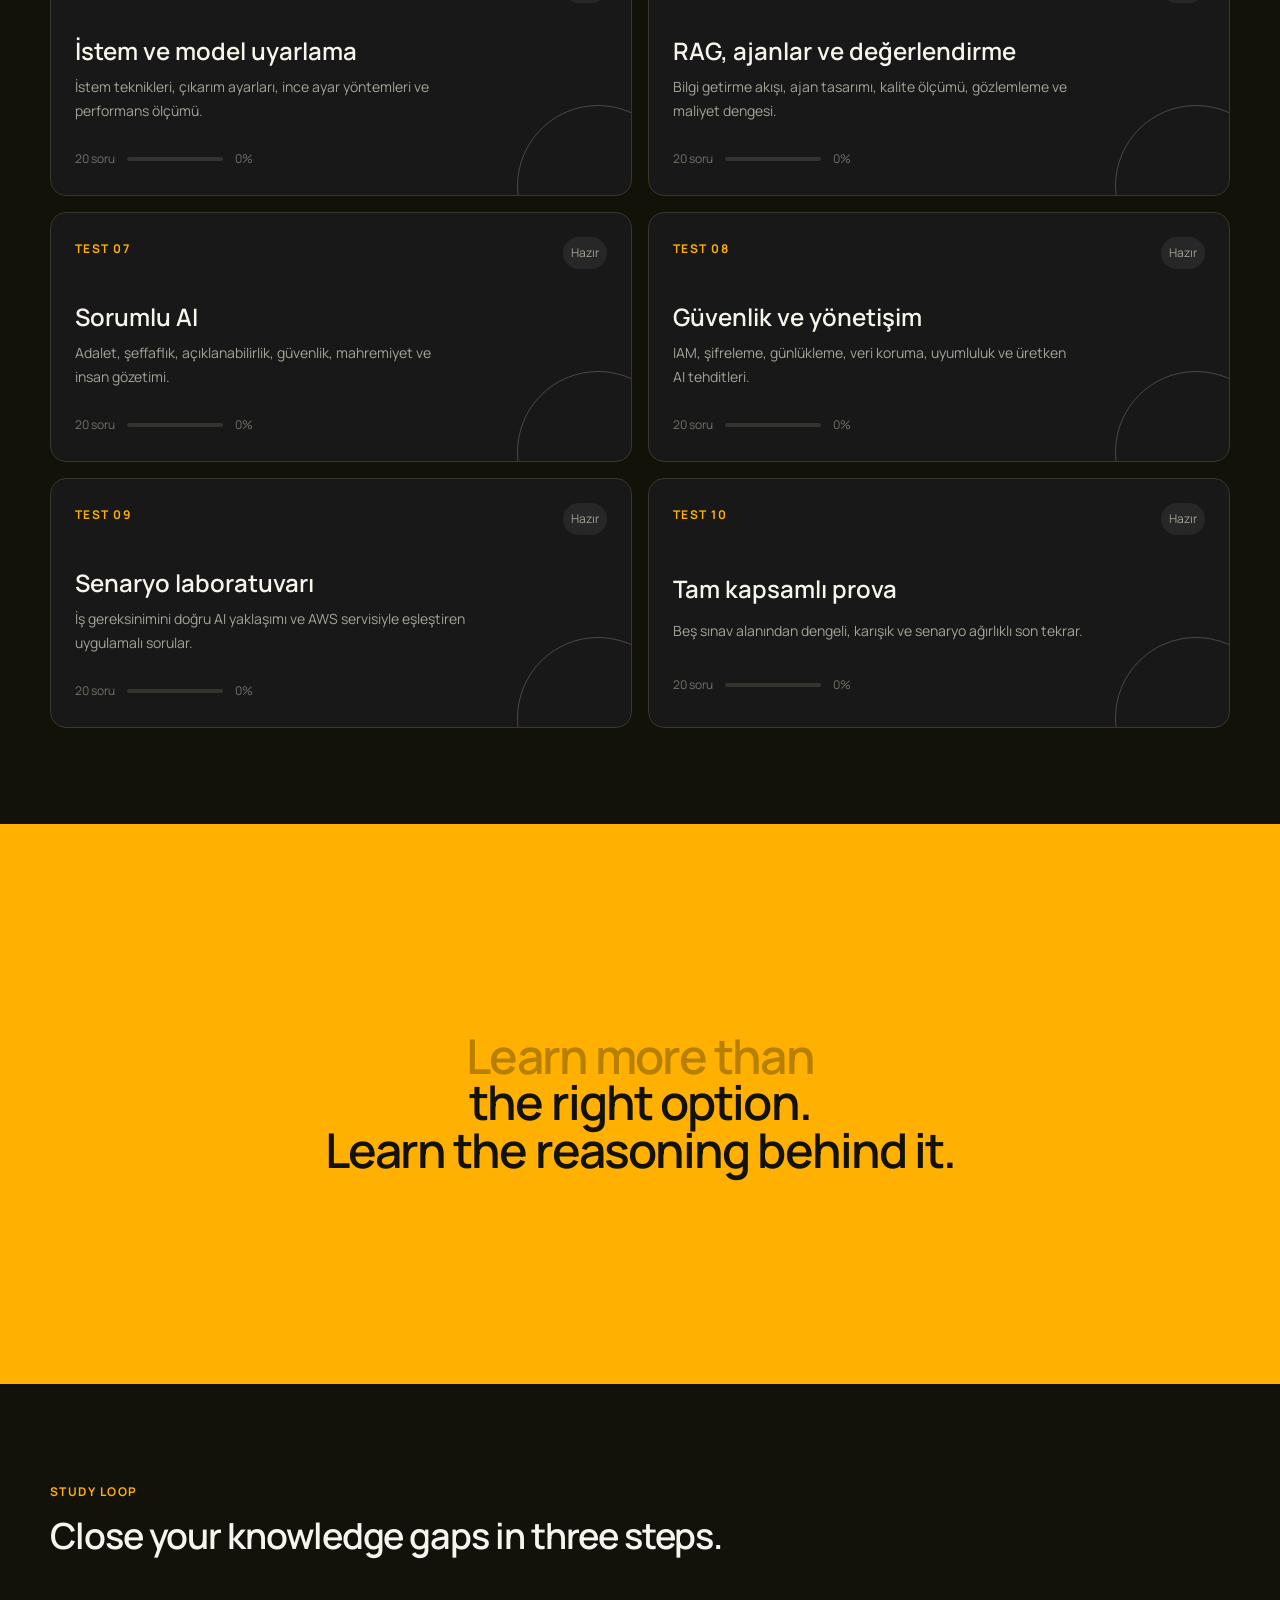
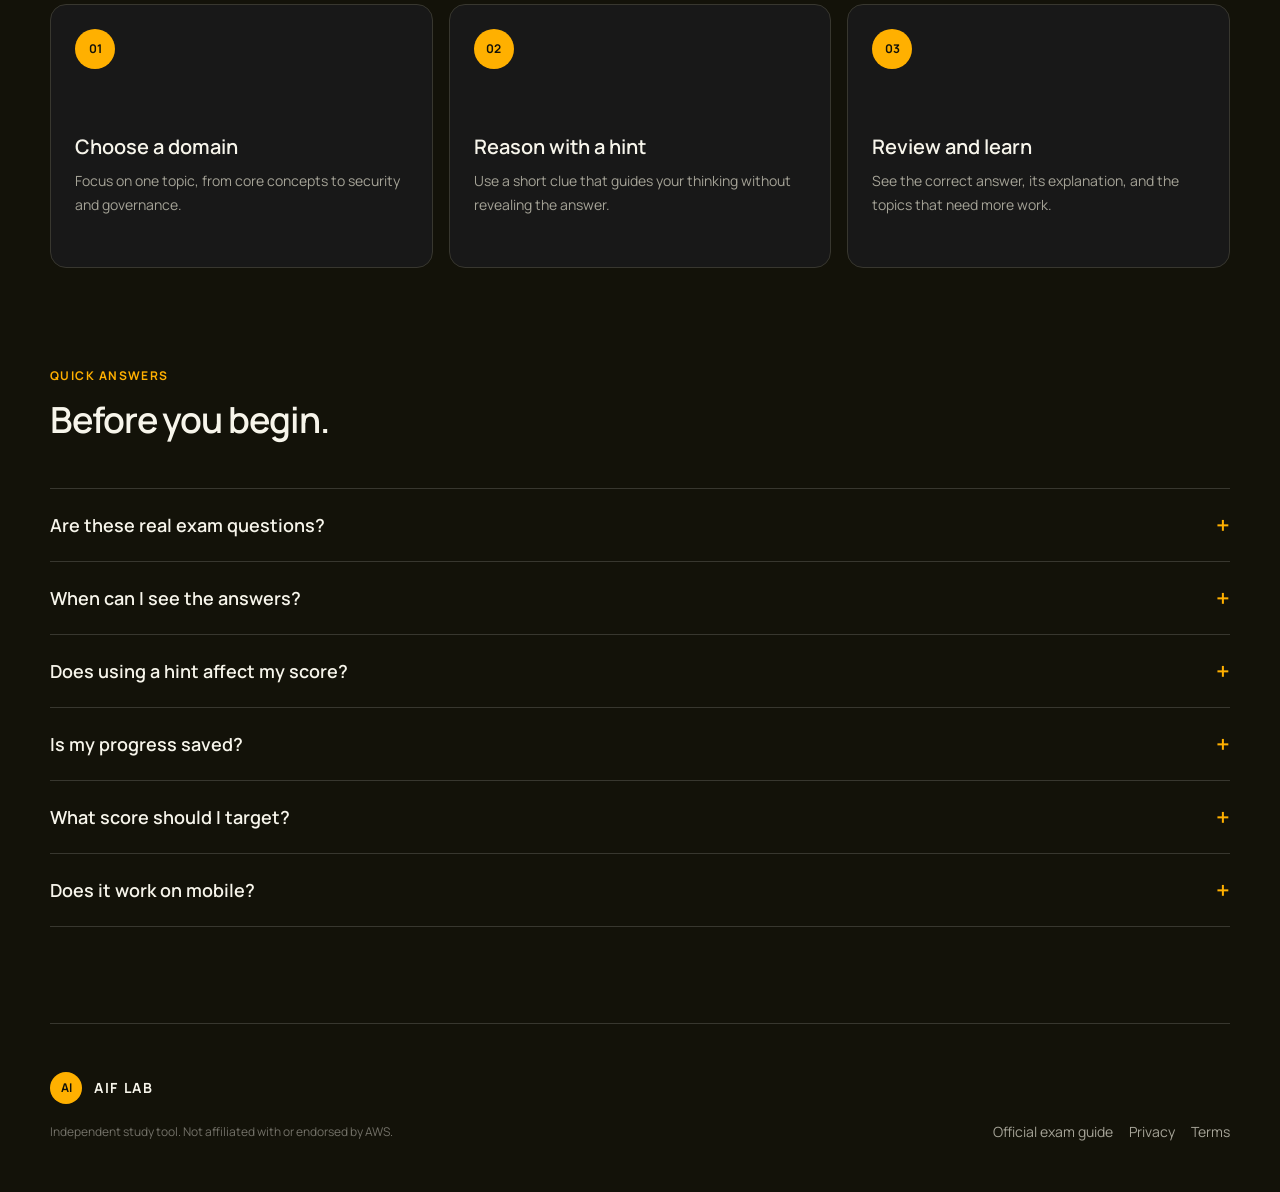
==== commit ecd8985f: "update" ====
--- a/index.html
+++ b/index.html
@@ -1,20 +1,20 @@
 <!doctype html>
-<html lang="tr">
+<html lang="en">
   <head>
     <meta charset="UTF-8" />
     <meta name="viewport" content="width=device-width, initial-scale=1.0" />
     <meta
       name="description"
-      content="AWS Certified AI Practitioner AIF C01 için 10 test, 200 Türkçe soru, ipuçları ve açıklamalı cevaplarla ücretsiz pratik yapın."
+      content="Prepare for AWS Certified AI Practitioner AIF C01 with 10 tests, 200 original English questions, hints, and detailed answer reviews."
     />
-    <meta property="og:title" content="AIF Lab | AWS AI Practitioner deneme sınavları" />
+    <meta property="og:title" content="AIF Lab | AWS AI Practitioner practice tests" />
     <meta
       property="og:description"
-      content="AIF C01 sınavına 200 özgün Türkçe soruyla hazırlanın."
+      content="Prepare for AIF C01 with 200 original English practice questions."
     />
     <meta property="og:type" content="website" />
     <meta name="theme-color" content="#131209" />
-    <title>AIF Lab | AWS AI Practitioner deneme sınavları</title>
+    <title>AIF Lab | AWS AI Practitioner practice tests</title>
     <link rel="preconnect" href="https://fonts.googleapis.com" />
     <link rel="preconnect" href="https://fonts.gstatic.com" crossorigin />
     <link
@@ -25,17 +25,17 @@
     <link rel="stylesheet" href="styles.css" />
   </head>
   <body>
-    <a class="skip-link" href="#main">İçeriğe geç</a>
-
-    <header class="site-header" aria-label="Ana navigasyon">
-      <a class="brand" href="#home" aria-label="AIF Lab ana sayfa">
+    <a class="skip-link" href="#main">Skip to content</a>
+
+    <header class="site-header" aria-label="Main navigation">
+      <a class="brand" href="#home" aria-label="AIF Lab home">
         <span class="brand-mark">AI</span>
         <span>AIF LAB</span>
       </a>
-      <nav class="nav-actions" aria-label="Sayfa bağlantıları">
-        <a class="nav-link is-current" href="#tests">Testler</a>
+      <nav class="nav-actions" aria-label="Page links">
+        <a class="nav-link is-current" href="#tests">Tests</a>
         <button class="button button-small button-ghost" id="continueButton" type="button" hidden>
-          Devam et
+          Continue
         </button>
       </nav>
     </header>
@@ -44,52 +44,52 @@
       <section id="landingView" class="view landing-view">
         <section class="hero" id="home" aria-labelledby="heroTitle">
           <div class="hero-copy reveal">
-            <div class="eyebrow"><span class="status-dot"></span> 2026 sınav kapsamına göre</div>
-            <h1 id="heroTitle">AWS AI bilgisini<br />soru çözerek keskinleştir.</h1>
+            <div class="eyebrow"><span class="status-dot"></span> Aligned with the 2026 exam guide</div>
+            <h1 id="heroTitle">Sharpen your AWS AI knowledge<br />one question at a time.</h1>
             <p class="hero-subtitle">
-              AIF C01 için hazırlanan 200 özgün Türkçe soruyla çalış. Takıldığında ipucu al,
-              testi bitirdiğinde her cevabın nedenini gör.
+              Practice with 200 original English questions for AIF C01. Use a hint when you
+              get stuck, then review every answer after you finish.
             </p>
             <div class="hero-actions">
               <button class="button button-primary" id="startFirstButton" type="button">
-                İlk testi başlat
+                Start the first test
                 <span aria-hidden="true">→</span>
               </button>
-              <span class="proof-line">Üyelik gerekmez · İlerleme cihazında saklanır</span>
-            </div>
-          </div>
-
-          <aside class="scope-panel reveal" aria-label="Sınav kapsamı özeti">
-            <div class="panel-kicker">SINAV SİNYALİ</div>
+              <span class="proof-line">No account required · Progress stays on your device</span>
+            </div>
+          </div>
+
+          <aside class="scope-panel reveal" aria-label="Exam scope summary">
+            <div class="panel-kicker">EXAM SIGNAL</div>
             <div class="scope-score">
               <span>700</span>
-              <small>geçme puanı</small>
+              <small>passing score</small>
             </div>
             <div class="scope-list">
               <div class="scope-row">
-                <span>AI ve ML temelleri</span><b>20%</b>
+                <span>AI and ML fundamentals</span><b>20%</b>
                 <i style="--width: 20%"></i>
               </div>
               <div class="scope-row">
-                <span>Üretken AI temelleri</span><b>24%</b>
+                <span>Generative AI fundamentals</span><b>24%</b>
                 <i style="--width: 24%"></i>
               </div>
               <div class="scope-row">
-                <span>Temel model uygulamaları</span><b>28%</b>
+                <span>Foundation model applications</span><b>28%</b>
                 <i style="--width: 28%"></i>
               </div>
               <div class="scope-row">
-                <span>Sorumlu AI</span><b>14%</b>
+                <span>Responsible AI</span><b>14%</b>
                 <i style="--width: 14%"></i>
               </div>
               <div class="scope-row">
-                <span>Güvenlik ve yönetişim</span><b>14%</b>
+                <span>Security and governance</span><b>14%</b>
                 <i style="--width: 14%"></i>
               </div>
             </div>
             <div class="scope-footer">
-              <span>50 puanlanan soru</span>
-              <span>65 toplam soru</span>
+              <span>50 scored questions</span>
+              <span>65 total questions</span>
             </div>
           </aside>
         </section>
@@ -97,42 +97,42 @@
         <section class="test-section" id="tests" aria-labelledby="testsTitle">
           <div class="section-heading reveal">
             <div>
-              <p class="section-label">PRATİK KATALOĞU</p>
-              <h2 id="testsTitle">Bugünkü çalışma alanını seç.</h2>
-            </div>
-            <p>Her test 20 tek seçimli sorudan oluşur. Cevaplar yalnızca testi tamamladığında açılır.</p>
+              <p class="section-label">PRACTICE CATALOG</p>
+              <h2 id="testsTitle">Choose your focus for today.</h2>
+            </div>
+            <p>Each test contains 20 single choice questions. Answers appear only after you complete the test.</p>
           </div>
           <div class="test-grid" id="testGrid" aria-live="polite"></div>
         </section>
 
-        <section class="tagline-section" aria-label="Çalışma yaklaşımı">
+        <section class="tagline-section" aria-label="Study approach">
           <p id="taglineText">
-            Sadece doğru şıkkı değil,<br />doğru düşünme biçimini öğren.
+            Learn more than the right option.<br />Learn the reasoning behind it.
           </p>
         </section>
 
         <section class="method-section" aria-labelledby="methodTitle">
           <div class="section-heading reveal">
             <div>
-              <p class="section-label">ÇALIŞMA DÖNGÜSÜ</p>
-              <h2 id="methodTitle">Üç adımda eksiklerini kapat.</h2>
+              <p class="section-label">STUDY LOOP</p>
+              <h2 id="methodTitle">Close your knowledge gaps in three steps.</h2>
             </div>
           </div>
           <div class="method-grid">
             <article class="method-card reveal">
               <span>01</span>
-              <h3>Bir alan seç</h3>
-              <p>Temellerden güvenliğe kadar odaklanmak istediğin konuyu aç.</p>
+              <h3>Choose a domain</h3>
+              <p>Focus on one topic, from core concepts to security and governance.</p>
             </article>
             <article class="method-card reveal">
               <span>02</span>
-              <h3>İpucuyla düşün</h3>
-              <p>Yanıtı göstermeyen kısa ipuçlarıyla kavramı kendi zihninde çağır.</p>
+              <h3>Reason with a hint</h3>
+              <p>Use a short clue that guides your thinking without revealing the answer.</p>
             </article>
             <article class="method-card reveal">
               <span>03</span>
-              <h3>Sonuçta öğren</h3>
-              <p>Doğru yanıtı, açıklamayı ve hangi alanlarda zorlandığını tek ekranda gör.</p>
+              <h3>Review and learn</h3>
+              <p>See the correct answer, its explanation, and the topics that need more work.</p>
             </article>
           </div>
         </section>
@@ -140,34 +140,34 @@
         <section class="faq-section" aria-labelledby="faqTitle">
           <div class="section-heading reveal">
             <div>
-              <p class="section-label">KISA CEVAPLAR</p>
-              <h2 id="faqTitle">Başlamadan önce.</h2>
+              <p class="section-label">QUICK ANSWERS</p>
+              <h2 id="faqTitle">Before you begin.</h2>
             </div>
           </div>
           <div class="faq-list reveal">
             <details>
-              <summary>Sorular gerçek sınav soruları mı?</summary>
-              <p>Hayır. Sorular sınav kapsamına göre özgün olarak hazırlanmıştır ve AWS tarafından yayımlanmış gerçek sınav maddeleri değildir.</p>
-            </details>
-            <details>
-              <summary>Cevapları ne zaman görebilirim?</summary>
-              <p>Testi teslim ettikten sonra tüm doğru cevapları, kendi seçimlerini ve kısa açıklamaları birlikte görürsün.</p>
-            </details>
-            <details>
-              <summary>İpucu puanı etkiler mi?</summary>
-              <p>Hayır. İpucu kullanımı puanı değiştirmez. Amaç, hatırlamayı kolaylaştırmaktır.</p>
-            </details>
-            <details>
-              <summary>İlerlemem kaydediliyor mu?</summary>
-              <p>Evet. Yanıtların ve kaldığın soru bu tarayıcıda otomatik olarak saklanır.</p>
-            </details>
-            <details>
-              <summary>Kaç puan hedeflemeliyim?</summary>
-              <p>Gerçek sınavın ölçekli geçme puanı 700’dür. Bu uygulamada çalışma hedefi olarak yüzde 70 kullanılır.</p>
-            </details>
-            <details>
-              <summary>Mobil cihazda çalışır mı?</summary>
-              <p>Evet. Soru paleti, kontroller ve sonuç incelemesi küçük ekranlara uyum sağlar.</p>
+              <summary>Are these real exam questions?</summary>
+              <p>No. Every question is original and aligned with the exam guide. They are not live or retired AWS exam items.</p>
+            </details>
+            <details>
+              <summary>When can I see the answers?</summary>
+              <p>After submitting a test, you can review every correct answer, your selection, and a concise explanation.</p>
+            </details>
+            <details>
+              <summary>Does using a hint affect my score?</summary>
+              <p>No. Hints do not change your score. They are designed to help you recall the relevant concept.</p>
+            </details>
+            <details>
+              <summary>Is my progress saved?</summary>
+              <p>Yes. Your answers and current question are stored automatically in this browser.</p>
+            </details>
+            <details>
+              <summary>What score should I target?</summary>
+              <p>The real exam uses a scaled passing score of 700. For practice, aim for at least 80 percent without hints.</p>
+            </details>
+            <details>
+              <summary>Does it work on mobile?</summary>
+              <p>Yes. The question palette, controls, and answer review adapt to smaller screens.</p>
             </details>
           </div>
         </section>
@@ -175,46 +175,46 @@
 
       <section id="quizView" class="view quiz-view" hidden aria-labelledby="quizTitle">
         <header class="quiz-topbar">
-          <button class="text-button" id="exitQuizButton" type="button">← Testlere dön</button>
+          <button class="text-button" id="exitQuizButton" type="button">← Back to tests</button>
           <div class="quiz-title-wrap">
             <span id="quizLabel">TEST 01</span>
-            <h1 id="quizTitle">AI ve ML temelleri</h1>
-          </div>
-          <div class="timer" aria-label="Geçen süre"><span class="timer-dot"></span><time id="timer">00:00</time></div>
+            <h1 id="quizTitle">AI and ML fundamentals</h1>
+          </div>
+          <div class="timer" aria-label="Elapsed time"><span class="timer-dot"></span><time id="timer">00:00</time></div>
         </header>
         <div class="quiz-progress" aria-hidden="true"><i id="progressBar"></i></div>
 
         <div class="quiz-shell">
-          <aside class="question-nav" aria-label="Soru paleti">
+          <aside class="question-nav" aria-label="Question palette">
             <div class="question-nav-head">
-              <span>SORU PALETİ</span>
+              <span>QUESTION PALETTE</span>
               <b id="answeredCount">0 / 20</b>
             </div>
             <div class="question-dots" id="questionDots"></div>
             <div class="palette-legend">
-              <span><i class="legend-current"></i> Aktif</span>
-              <span><i class="legend-answered"></i> Yanıtlandı</span>
+              <span><i class="legend-current"></i> Current</span>
+              <span><i class="legend-answered"></i> Answered</span>
             </div>
           </aside>
 
           <article class="question-card" id="questionCard">
             <div class="question-meta">
-              <span id="questionDomain">AI VE ML TEMELLERİ</span>
-              <span>TEK SEÇİM</span>
+              <span id="questionDomain">AI AND ML FUNDAMENTALS</span>
+              <span>SINGLE CHOICE</span>
             </div>
             <h2 id="questionText"></h2>
             <form id="optionsForm" class="options-list"></form>
             <div class="hint-wrap">
               <button class="hint-button" id="hintButton" type="button" aria-expanded="false">
                 <svg viewBox="0 0 24 24" aria-hidden="true"><path d="M9 21h6M10 17h4M8.5 14.5A7 7 0 1 1 15.5 14.5C14.5 15.2 14 16 14 17h-4c0-1-.5-1.8-1.5-2.5Z"/></svg>
-                İpucu al
+                Show hint
               </button>
               <p class="hint-text" id="hintText" hidden></p>
             </div>
             <footer class="question-actions">
-              <button class="button button-secondary" id="prevButton" type="button">← Önceki</button>
-              <button class="button button-primary" id="nextButton" type="button">Sonraki →</button>
-              <button class="button button-primary" id="submitButton" type="button" hidden>Testi bitir</button>
+              <button class="button button-secondary" id="prevButton" type="button">← Previous</button>
+              <button class="button button-primary" id="nextButton" type="button">Next →</button>
+              <button class="button button-primary" id="submitButton" type="button" hidden>Finish test</button>
             </footer>
             <p class="inline-error" id="quizError" role="alert" hidden></p>
           </article>
@@ -223,9 +223,9 @@
 
       <section id="resultsView" class="view results-view" hidden aria-labelledby="resultsTitle">
         <header class="results-header">
-          <button class="text-button" id="resultsHomeButton" type="button">← Tüm testler</button>
-          <span class="results-kicker">TEST TAMAMLANDI</span>
-          <h1 id="resultsTitle">Sonuçların hazır.</h1>
+          <button class="text-button" id="resultsHomeButton" type="button">← All tests</button>
+          <span class="results-kicker">TEST COMPLETE</span>
+          <h1 id="resultsTitle">Your results are ready.</h1>
           <p id="resultsSummary"></p>
         </header>
 
@@ -233,34 +233,34 @@
           <div class="score-card" id="scoreCard">
             <div class="score-ring" id="scoreRing"><span id="scorePercent">0%</span></div>
             <div>
-              <span class="score-status" id="scoreStatus">HEDEF AŞILDI</span>
-              <h2 id="scoreLine">0 doğru, 0 yanlış</h2>
-              <p>Çalışma hedefi yüzde 70. İpuçları puanı etkilemez.</p>
+              <span class="score-status" id="scoreStatus">TARGET REACHED</span>
+              <h2 id="scoreLine">0 correct, 0 incorrect</h2>
+              <p>Practice target is 80 percent. Hints do not affect your score.</p>
             </div>
           </div>
           <div class="results-actions">
-            <button class="button button-primary" id="retryButton" type="button">Testi tekrar çöz</button>
-            <button class="button button-secondary" id="nextTestButton" type="button">Sıradaki test</button>
+            <button class="button button-primary" id="retryButton" type="button">Retry this test</button>
+            <button class="button button-secondary" id="nextTestButton" type="button">Next test</button>
           </div>
         </div>
 
         <section class="review-section" aria-labelledby="reviewTitle">
           <div class="review-heading">
             <div>
-              <p class="section-label">CEVAP ANAHTARI</p>
-              <h2 id="reviewTitle">Soruları tek tek incele.</h2>
-            </div>
-            <div class="review-filters" role="group" aria-label="Cevap filtresi">
-              <button class="filter-button is-active" data-filter="all" type="button">Tümü</button>
-              <button class="filter-button" data-filter="wrong" type="button">Yanlışlar</button>
-              <button class="filter-button" data-filter="correct" type="button">Doğrular</button>
+              <p class="section-label">ANSWER REVIEW</p>
+              <h2 id="reviewTitle">Review every question.</h2>
+            </div>
+            <div class="review-filters" role="group" aria-label="Answer filter">
+              <button class="filter-button is-active" data-filter="all" type="button">All</button>
+              <button class="filter-button" data-filter="wrong" type="button">Incorrect</button>
+              <button class="filter-button" data-filter="correct" type="button">Correct</button>
             </div>
           </div>
           <div class="review-list" id="reviewList"></div>
           <div class="empty-state" id="reviewEmpty" hidden>
             <span>✓</span>
-            <h3>Bu filtrede soru yok.</h3>
-            <p>Diğer cevapları görmek için farklı bir filtre seç.</p>
+            <h3>No questions match this filter.</h3>
+            <p>Select another filter to review the remaining answers.</p>
           </div>
         </section>
       </section>
@@ -269,17 +269,17 @@
     <footer class="site-footer" id="siteFooter">
       <div>
         <span class="brand footer-brand"><span class="brand-mark">AI</span> AIF LAB</span>
-        <p>Bağımsız çalışma aracı. AWS ile bağlantılı veya AWS tarafından onaylı değildir.</p>
+        <p>Independent study tool. Not affiliated with or endorsed by AWS.</p>
       </div>
-      <nav aria-label="Yasal bağlantılar">
-        <a class="footer-link" href="https://docs.aws.amazon.com/aws-certification/latest/ai-practitioner-01/ai-practitioner-01.html" target="_blank" rel="noreferrer">Resmî sınav kılavuzu</a>
-        <button class="footer-link" data-modal="privacy" type="button">Gizlilik</button>
-        <button class="footer-link" data-modal="terms" type="button">Kullanım koşulları</button>
+      <nav aria-label="Legal links">
+        <a class="footer-link" href="https://docs.aws.amazon.com/aws-certification/latest/ai-practitioner-01/ai-practitioner-01.html" target="_blank" rel="noreferrer">Official exam guide</a>
+        <button class="footer-link" data-modal="privacy" type="button">Privacy</button>
+        <button class="footer-link" data-modal="terms" type="button">Terms</button>
       </nav>
     </footer>
 
     <dialog id="infoDialog" class="info-dialog">
-      <button class="dialog-close" id="dialogClose" type="button" aria-label="Pencereyi kapat">×</button>
+      <button class="dialog-close" id="dialogClose" type="button" aria-label="Close dialog">×</button>
       <h2 id="dialogTitle"></h2>
       <div id="dialogContent"></div>
     </dialog>
